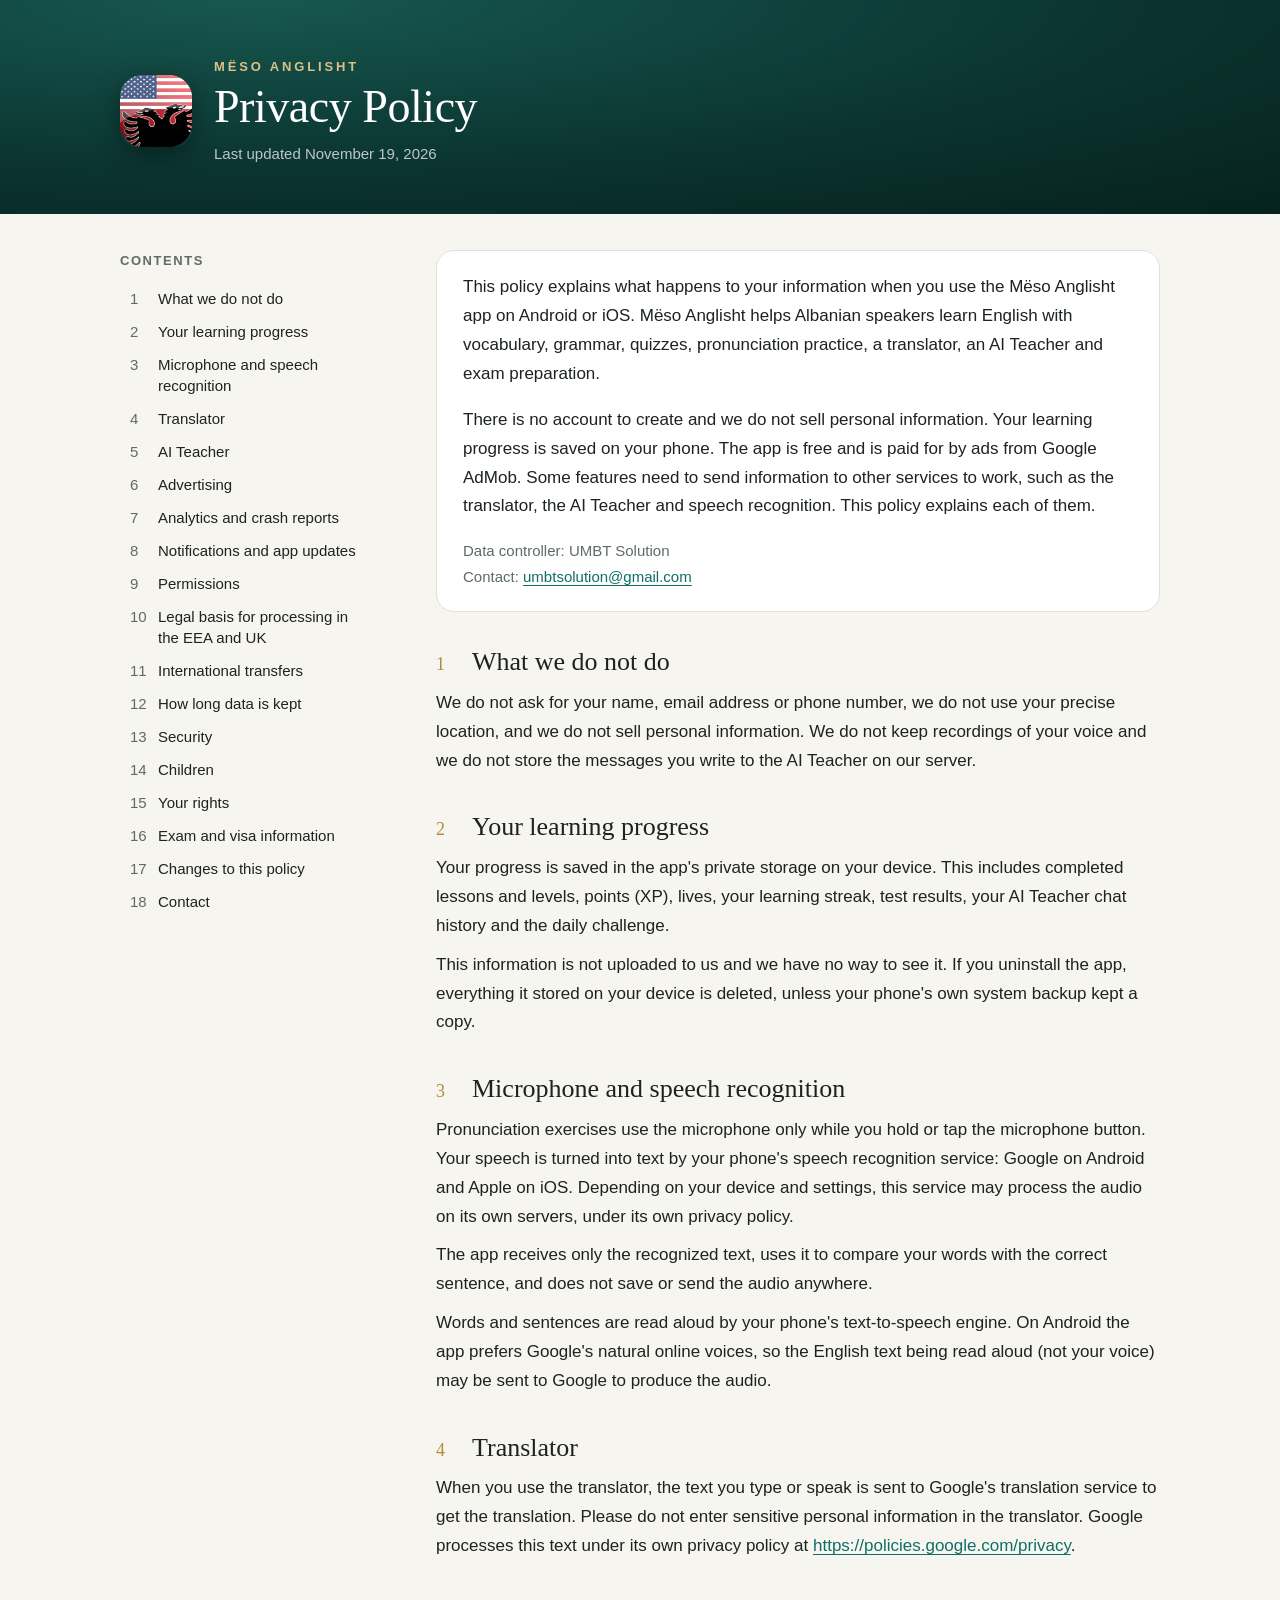
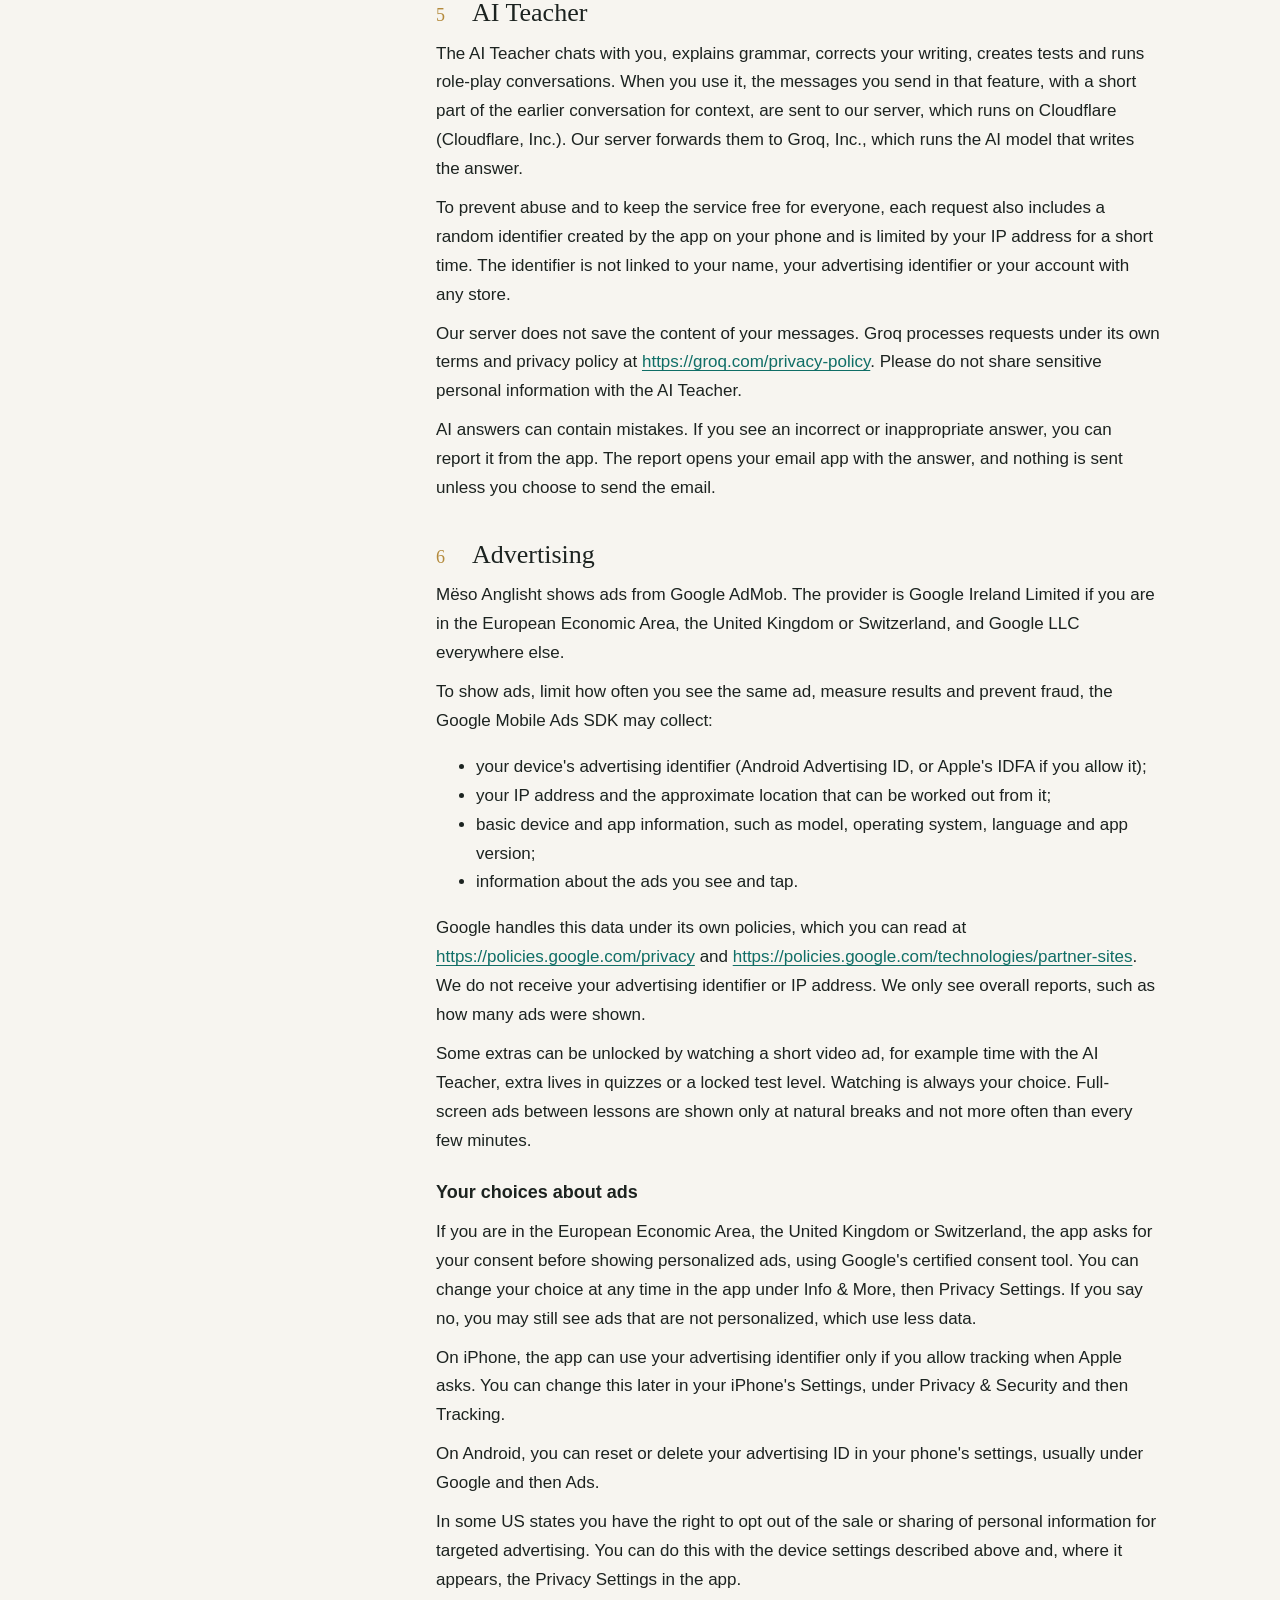
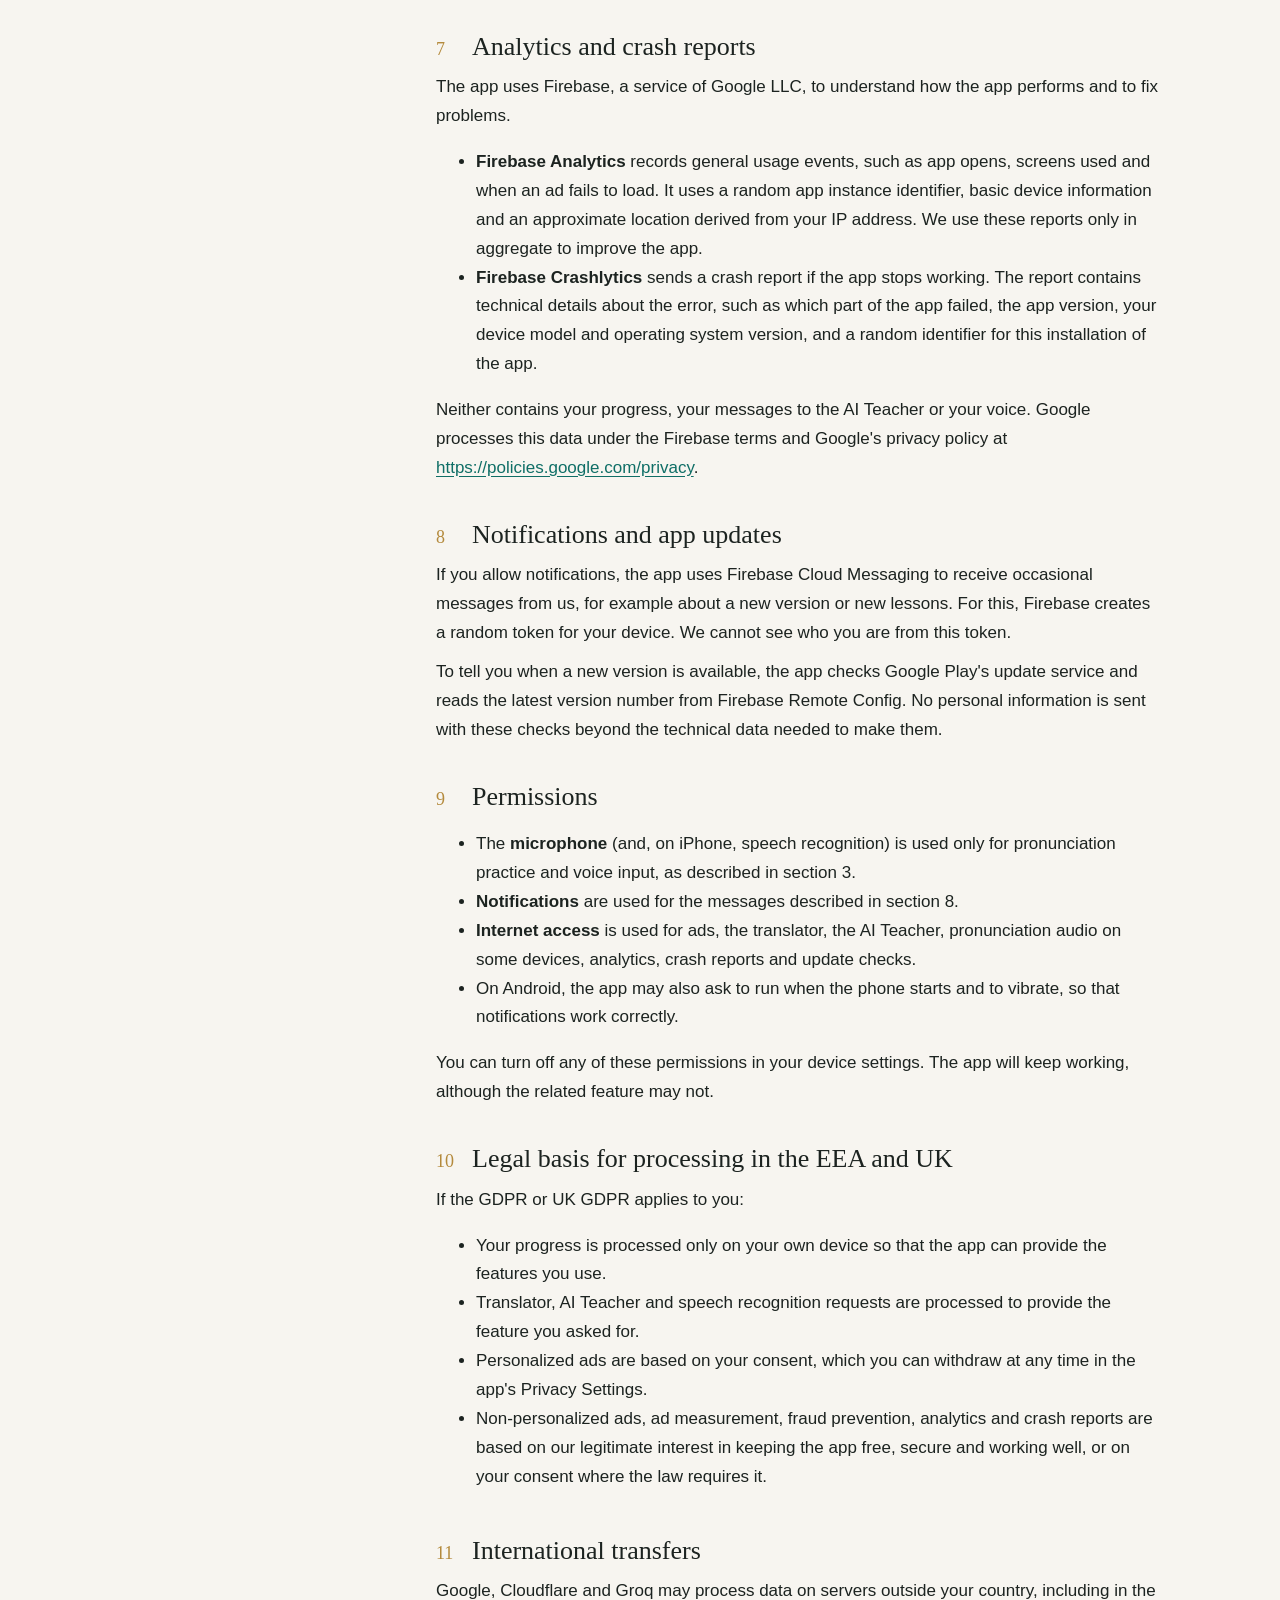
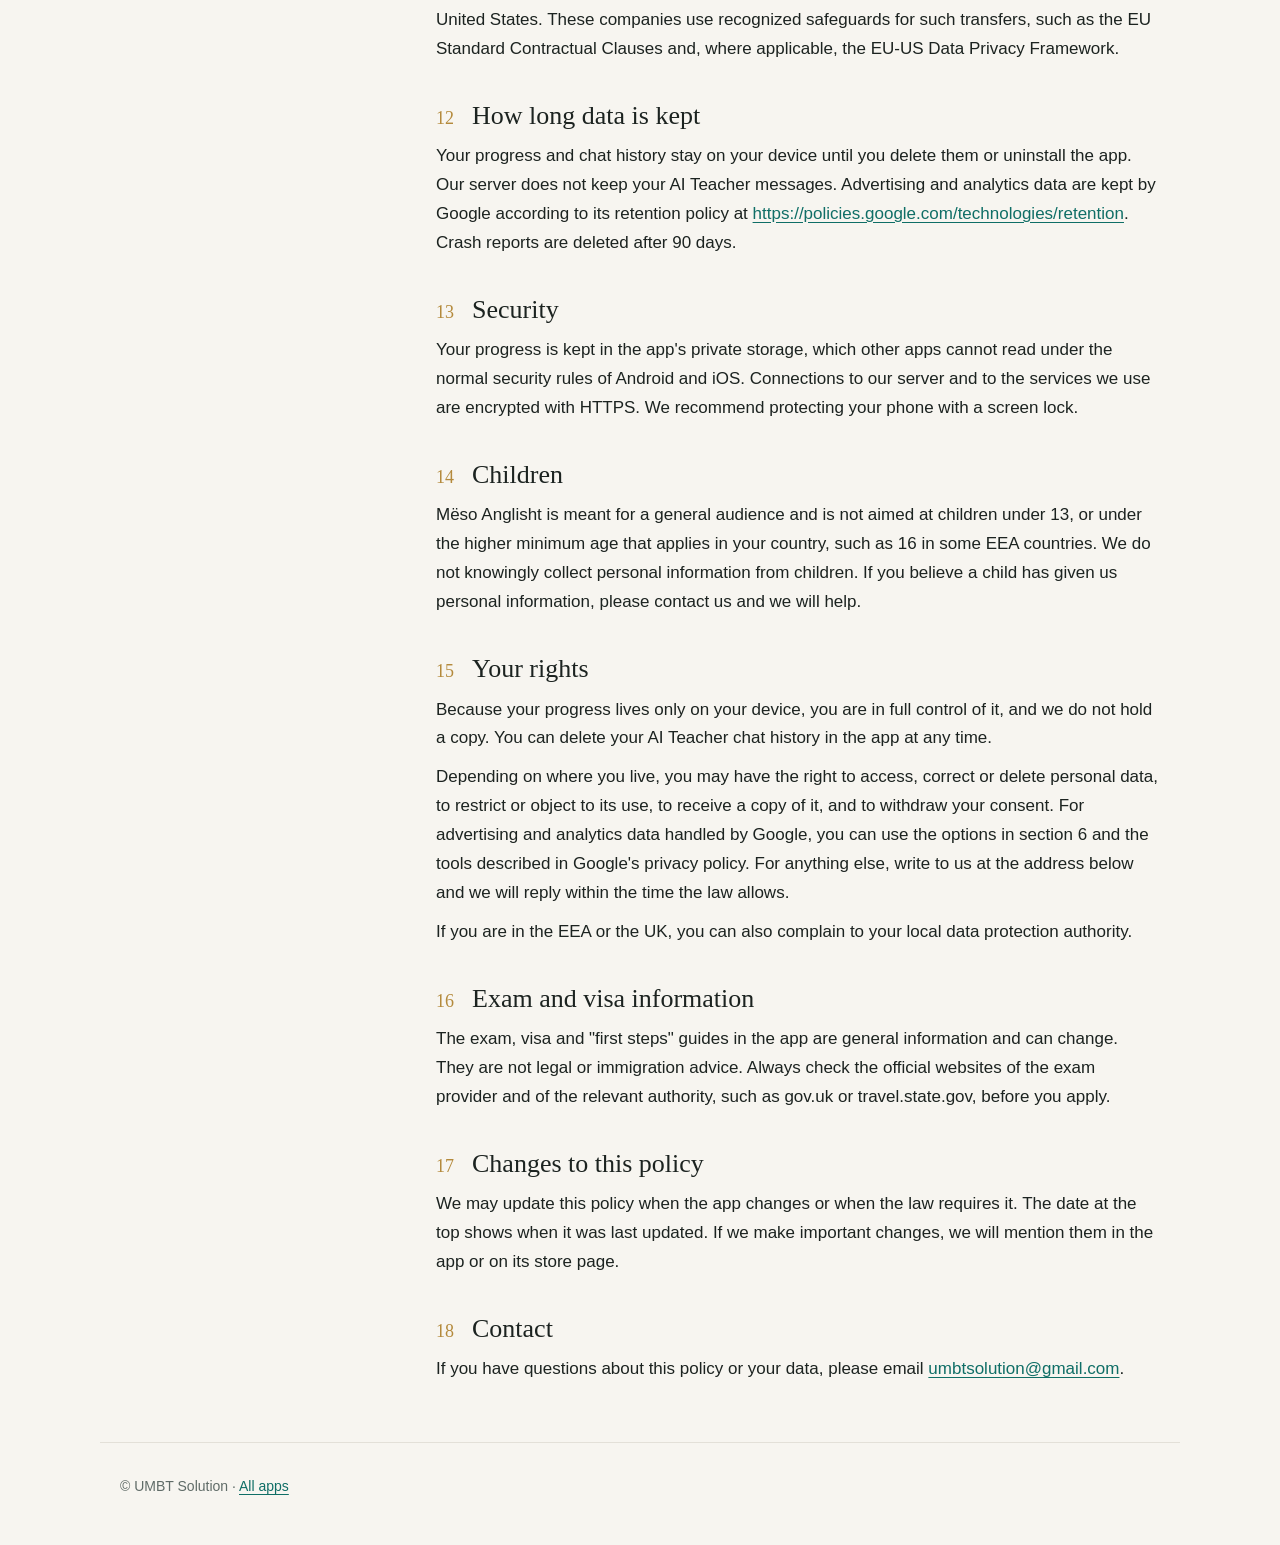
==== mesoanglisht/privacy/index.html @ e0ee3334 "Add files via upload" ====
<!doctype html>
<html lang="en">
<head>
  <meta charset="utf-8">
  <meta name="viewport" content="width=device-width, initial-scale=1">
  <title>Mëso Anglisht Privacy Policy</title>
  <meta name="description" content="How the Mëso Anglisht app handles your information.">
  <link rel="icon" href="icon.png">
  <link rel="stylesheet" href="../../assets/site.css">
</head>
<body>
  <header class="hero">
    <div class="wrap hero-inner">
      <img class="app-icon" src="icon.png" alt="" width="72" height="72">
      <div>
        <p class="eyebrow">Mëso Anglisht</p>
        <h1>Privacy Policy</h1>
        <p class="updated">Last updated November 19, 2026</p>
      </div>
    </div>
  </header>

  <div class="wrap layout">
    <nav class="toc" aria-label="Contents">
      <p class="toc-title">Contents</p>
      <ol>
          <li><a href="#what-we-do-not-do"><span>1</span>What we do not do</a></li>
          <li><a href="#your-learning-progress"><span>2</span>Your learning progress</a></li>
          <li><a href="#microphone-and-speech-recognition"><span>3</span>Microphone and speech recognition</a></li>
          <li><a href="#translator"><span>4</span>Translator</a></li>
          <li><a href="#ai-teacher"><span>5</span>AI Teacher</a></li>
          <li><a href="#advertising"><span>6</span>Advertising</a></li>
          <li><a href="#analytics-and-crash-reports"><span>7</span>Analytics and crash reports</a></li>
          <li><a href="#notifications-and-app-updates"><span>8</span>Notifications and app updates</a></li>
          <li><a href="#permissions"><span>9</span>Permissions</a></li>
          <li><a href="#legal-basis-for-processing-in-the-eea-and-uk"><span>10</span>Legal basis for processing in the EEA and UK</a></li>
          <li><a href="#international-transfers"><span>11</span>International transfers</a></li>
          <li><a href="#how-long-data-is-kept"><span>12</span>How long data is kept</a></li>
          <li><a href="#security"><span>13</span>Security</a></li>
          <li><a href="#children"><span>14</span>Children</a></li>
          <li><a href="#your-rights"><span>15</span>Your rights</a></li>
          <li><a href="#exam-and-visa-information"><span>16</span>Exam and visa information</a></li>
          <li><a href="#changes-to-this-policy"><span>17</span>Changes to this policy</a></li>
          <li><a href="#contact"><span>18</span>Contact</a></li>
      </ol>
    </nav>

    <main>
      <div class="intro">
        <p>This policy explains what happens to your information when you use the Mëso Anglisht app on Android or iOS. Mëso Anglisht helps Albanian speakers learn English with vocabulary, grammar, quizzes, pronunciation practice, a translator, an AI Teacher and exam preparation.</p>
        <p>There is no account to create and we do not sell personal information. Your learning progress is saved on your phone. The app is free and is paid for by ads from Google AdMob. Some features need to send information to other services to work, such as the translator, the AI Teacher and speech recognition. This policy explains each of them.</p>
        <p class="meta">Data controller: UMBT Solution<br>Contact: <a href="mailto:umbtsolution@gmail.com">umbtsolution@gmail.com</a></p>
      </div>
        <section id="what-we-do-not-do">
          <h2><span class="num">1</span>What we do not do</h2>
          <p>We do not ask for your name, email address or phone number, we do not use your precise location, and we do not sell personal information. We do not keep recordings of your voice and we do not store the messages you write to the AI Teacher on our server.</p>
        </section>
        <section id="your-learning-progress">
          <h2><span class="num">2</span>Your learning progress</h2>
          <p>Your progress is saved in the app's private storage on your device. This includes completed lessons and levels, points (XP), lives, your learning streak, test results, your AI Teacher chat history and the daily challenge.</p>
          <p>This information is not uploaded to us and we have no way to see it. If you uninstall the app, everything it stored on your device is deleted, unless your phone's own system backup kept a copy.</p>
        </section>
        <section id="microphone-and-speech-recognition">
          <h2><span class="num">3</span>Microphone and speech recognition</h2>
          <p>Pronunciation exercises use the microphone only while you hold or tap the microphone button. Your speech is turned into text by your phone's speech recognition service: Google on Android and Apple on iOS. Depending on your device and settings, this service may process the audio on its own servers, under its own privacy policy.</p>
          <p>The app receives only the recognized text, uses it to compare your words with the correct sentence, and does not save or send the audio anywhere.</p>
          <p>Words and sentences are read aloud by your phone's text-to-speech engine. On Android the app prefers Google's natural online voices, so the English text being read aloud (not your voice) may be sent to Google to produce the audio.</p>
        </section>
        <section id="translator">
          <h2><span class="num">4</span>Translator</h2>
          <p>When you use the translator, the text you type or speak is sent to Google's translation service to get the translation. Please do not enter sensitive personal information in the translator. Google processes this text under its own privacy policy at <a href="https://policies.google.com/privacy" rel="noopener">https://policies.google.com/privacy</a>.</p>
        </section>
        <section id="ai-teacher">
          <h2><span class="num">5</span>AI Teacher</h2>
          <p>The AI Teacher chats with you, explains grammar, corrects your writing, creates tests and runs role-play conversations. When you use it, the messages you send in that feature, with a short part of the earlier conversation for context, are sent to our server, which runs on Cloudflare (Cloudflare, Inc.). Our server forwards them to Groq, Inc., which runs the AI model that writes the answer.</p>
          <p>To prevent abuse and to keep the service free for everyone, each request also includes a random identifier created by the app on your phone and is limited by your IP address for a short time. The identifier is not linked to your name, your advertising identifier or your account with any store.</p>
          <p>Our server does not save the content of your messages. Groq processes requests under its own terms and privacy policy at <a href="https://groq.com/privacy-policy" rel="noopener">https://groq.com/privacy-policy</a>. Please do not share sensitive personal information with the AI Teacher.</p>
          <p>AI answers can contain mistakes. If you see an incorrect or inappropriate answer, you can report it from the app. The report opens your email app with the answer, and nothing is sent unless you choose to send the email.</p>
        </section>
        <section id="advertising">
          <h2><span class="num">6</span>Advertising</h2>
          <p>Mëso Anglisht shows ads from Google AdMob. The provider is Google Ireland Limited if you are in the European Economic Area, the United Kingdom or Switzerland, and Google LLC everywhere else.</p>
          <p>To show ads, limit how often you see the same ad, measure results and prevent fraud, the Google Mobile Ads SDK may collect:</p>
          <ul>
            <li>your device's advertising identifier (Android Advertising ID, or Apple's IDFA if you allow it);</li>
            <li>your IP address and the approximate location that can be worked out from it;</li>
            <li>basic device and app information, such as model, operating system, language and app version;</li>
            <li>information about the ads you see and tap.</li>
          </ul>
          <p>Google handles this data under its own policies, which you can read at <a href="https://policies.google.com/privacy" rel="noopener">https://policies.google.com/privacy</a> and <a href="https://policies.google.com/technologies/partner-sites" rel="noopener">https://policies.google.com/technologies/partner-sites</a>. We do not receive your advertising identifier or IP address. We only see overall reports, such as how many ads were shown.</p>
          <p>Some extras can be unlocked by watching a short video ad, for example time with the AI Teacher, extra lives in quizzes or a locked test level. Watching is always your choice. Full-screen ads between lessons are shown only at natural breaks and not more often than every few minutes.</p>
          <h3>Your choices about ads</h3>
          <p>If you are in the European Economic Area, the United Kingdom or Switzerland, the app asks for your consent before showing personalized ads, using Google's certified consent tool. You can change your choice at any time in the app under Info &amp; More, then Privacy Settings. If you say no, you may still see ads that are not personalized, which use less data.</p>
          <p>On iPhone, the app can use your advertising identifier only if you allow tracking when Apple asks. You can change this later in your iPhone's Settings, under Privacy &amp; Security and then Tracking.</p>
          <p>On Android, you can reset or delete your advertising ID in your phone's settings, usually under Google and then Ads.</p>
          <p>In some US states you have the right to opt out of the sale or sharing of personal information for targeted advertising. You can do this with the device settings described above and, where it appears, the Privacy Settings in the app.</p>
        </section>
        <section id="analytics-and-crash-reports">
          <h2><span class="num">7</span>Analytics and crash reports</h2>
          <p>The app uses Firebase, a service of Google LLC, to understand how the app performs and to fix problems.</p>
          <ul>
            <li><strong>Firebase Analytics</strong> records general usage events, such as app opens, screens used and when an ad fails to load. It uses a random app instance identifier, basic device information and an approximate location derived from your IP address. We use these reports only in aggregate to improve the app.</li>
            <li><strong>Firebase Crashlytics</strong> sends a crash report if the app stops working. The report contains technical details about the error, such as which part of the app failed, the app version, your device model and operating system version, and a random identifier for this installation of the app.</li>
          </ul>
          <p>Neither contains your progress, your messages to the AI Teacher or your voice. Google processes this data under the Firebase terms and Google's privacy policy at <a href="https://policies.google.com/privacy" rel="noopener">https://policies.google.com/privacy</a>.</p>
        </section>
        <section id="notifications-and-app-updates">
          <h2><span class="num">8</span>Notifications and app updates</h2>
          <p>If you allow notifications, the app uses Firebase Cloud Messaging to receive occasional messages from us, for example about a new version or new lessons. For this, Firebase creates a random token for your device. We cannot see who you are from this token.</p>
          <p>To tell you when a new version is available, the app checks Google Play's update service and reads the latest version number from Firebase Remote Config. No personal information is sent with these checks beyond the technical data needed to make them.</p>
        </section>
        <section id="permissions">
          <h2><span class="num">9</span>Permissions</h2>
          <ul>
            <li>The <strong>microphone</strong> (and, on iPhone, speech recognition) is used only for pronunciation practice and voice input, as described in section 3.</li>
            <li><strong>Notifications</strong> are used for the messages described in section 8.</li>
            <li><strong>Internet access</strong> is used for ads, the translator, the AI Teacher, pronunciation audio on some devices, analytics, crash reports and update checks.</li>
            <li>On Android, the app may also ask to run when the phone starts and to vibrate, so that notifications work correctly.</li>
          </ul>
          <p>You can turn off any of these permissions in your device settings. The app will keep working, although the related feature may not.</p>
        </section>
        <section id="legal-basis-for-processing-in-the-eea-and-uk">
          <h2><span class="num">10</span>Legal basis for processing in the EEA and UK</h2>
          <p>If the GDPR or UK GDPR applies to you:</p>
          <ul>
            <li>Your progress is processed only on your own device so that the app can provide the features you use.</li>
            <li>Translator, AI Teacher and speech recognition requests are processed to provide the feature you asked for.</li>
            <li>Personalized ads are based on your consent, which you can withdraw at any time in the app's Privacy Settings.</li>
            <li>Non-personalized ads, ad measurement, fraud prevention, analytics and crash reports are based on our legitimate interest in keeping the app free, secure and working well, or on your consent where the law requires it.</li>
          </ul>
        </section>
        <section id="international-transfers">
          <h2><span class="num">11</span>International transfers</h2>
          <p>Google, Cloudflare and Groq may process data on servers outside your country, including in the United States. These companies use recognized safeguards for such transfers, such as the EU Standard Contractual Clauses and, where applicable, the EU-US Data Privacy Framework.</p>
        </section>
        <section id="how-long-data-is-kept">
          <h2><span class="num">12</span>How long data is kept</h2>
          <p>Your progress and chat history stay on your device until you delete them or uninstall the app. Our server does not keep your AI Teacher messages. Advertising and analytics data are kept by Google according to its retention policy at <a href="https://policies.google.com/technologies/retention" rel="noopener">https://policies.google.com/technologies/retention</a>. Crash reports are deleted after 90 days.</p>
        </section>
        <section id="security">
          <h2><span class="num">13</span>Security</h2>
          <p>Your progress is kept in the app's private storage, which other apps cannot read under the normal security rules of Android and iOS. Connections to our server and to the services we use are encrypted with HTTPS. We recommend protecting your phone with a screen lock.</p>
        </section>
        <section id="children">
          <h2><span class="num">14</span>Children</h2>
          <p>Mëso Anglisht is meant for a general audience and is not aimed at children under 13, or under the higher minimum age that applies in your country, such as 16 in some EEA countries. We do not knowingly collect personal information from children. If you believe a child has given us personal information, please contact us and we will help.</p>
        </section>
        <section id="your-rights">
          <h2><span class="num">15</span>Your rights</h2>
          <p>Because your progress lives only on your device, you are in full control of it, and we do not hold a copy. You can delete your AI Teacher chat history in the app at any time.</p>
          <p>Depending on where you live, you may have the right to access, correct or delete personal data, to restrict or object to its use, to receive a copy of it, and to withdraw your consent. For advertising and analytics data handled by Google, you can use the options in section 6 and the tools described in Google's privacy policy. For anything else, write to us at the address below and we will reply within the time the law allows.</p>
          <p>If you are in the EEA or the UK, you can also complain to your local data protection authority.</p>
        </section>
        <section id="exam-and-visa-information">
          <h2><span class="num">16</span>Exam and visa information</h2>
          <p>The exam, visa and "first steps" guides in the app are general information and can change. They are not legal or immigration advice. Always check the official websites of the exam provider and of the relevant authority, such as gov.uk or travel.state.gov, before you apply.</p>
        </section>
        <section id="changes-to-this-policy">
          <h2><span class="num">17</span>Changes to this policy</h2>
          <p>We may update this policy when the app changes or when the law requires it. The date at the top shows when it was last updated. If we make important changes, we will mention them in the app or on its store page.</p>
        </section>
        <section id="contact">
          <h2><span class="num">18</span>Contact</h2>
          <p>If you have questions about this policy or your data, please email <a href="mailto:umbtsolution@gmail.com">umbtsolution@gmail.com</a>.</p>
        </section>
    </main>
  </div>

  <footer class="wrap footer">
    <p>&copy; UMBT Solution &middot; <a href="../../">All apps</a></p>
  </footer>
</body>
</html>
---- assets/site.css ----
/* Stili i përbashkët për faqet e të gjitha aplikacioneve. */
:root {
  --bg: #f7f5f0;
  --surface: #ffffff;
  --text: #1c2320;
  --muted: #5f6b67;
  --line: #e3e0d8;
  --brand: #0f6e66;
  --brand-ink: #06201d;
  --gold: #b48a3c;
  --radius: 18px;
  color-scheme: light;
}

@media (prefers-color-scheme: dark) {
  :root:not([data-theme="light"]) {
    --bg: #0f1513;
    --surface: #17201d;
    --text: #e9efec;
    --muted: #a3b0ab;
    --line: #26332f;
    --brand: #6fd3c7;
    --gold: #dcc08a;
    color-scheme: dark;
  }
}

* { box-sizing: border-box; }

html { scroll-behavior: smooth; scroll-padding-top: 24px; }

body {
  margin: 0;
  background: var(--bg);
  color: var(--text);
  font: 17px/1.7 -apple-system, BlinkMacSystemFont, "Segoe UI", Roboto, "Helvetica Neue", Arial, sans-serif;
  -webkit-font-smoothing: antialiased;
}

a { color: var(--brand); text-underline-offset: 3px; }
a:hover { text-decoration-thickness: 2px; }

.wrap { width: 100%; max-width: 1080px; margin: 0 auto; padding: 0 20px; }

/* Header */
.hero {
  background: radial-gradient(120% 140% at 20% 0%, #17584f 0%, #0b3531 55%, var(--brand-ink) 100%);
  color: #fff;
  padding: 56px 0 48px;
}
.hero-inner { display: flex; align-items: center; gap: 22px; }
.app-icon { width: 72px; height: 72px; border-radius: 18px; box-shadow: 0 8px 24px rgba(0, 0, 0, .35); flex: none; }
.eyebrow {
  margin: 0 0 4px;
  color: #dcc08a;
  font-size: 13px;
  font-weight: 700;
  letter-spacing: .22em;
  text-transform: uppercase;
}
.hero h1 {
  margin: 0;
  font: 400 clamp(32px, 6vw, 46px)/1.1 Georgia, "Times New Roman", serif;
  letter-spacing: -.01em;
}
.updated { margin: 8px 0 0; color: rgba(255, 255, 255, .72); font-size: 15px; }

/* Layout */
.layout { display: grid; grid-template-columns: minmax(0, 1fr); gap: 32px; padding-top: 36px; padding-bottom: 48px; }
@media (min-width: 900px) {
  .layout { grid-template-columns: 260px minmax(0, 1fr); gap: 56px; }
  .toc { position: sticky; top: 24px; align-self: start; max-height: calc(100vh - 48px); overflow: auto; }
}

.toc-title { margin: 0 0 10px; color: var(--muted); font-size: 13px; font-weight: 700; letter-spacing: .12em; text-transform: uppercase; }
.toc ol { list-style: none; margin: 0; padding: 0; }
.toc li a {
  display: flex;
  gap: 10px;
  padding: 6px 10px;
  border-radius: 10px;
  color: var(--text);
  font-size: 15px;
  line-height: 1.4;
  text-decoration: none;
}
.toc li a span { min-width: 18px; color: var(--muted); font-variant-numeric: tabular-nums; }
.toc li a:hover { background: var(--surface); }
@media (max-width: 899px) {
  .toc { background: var(--surface); border: 1px solid var(--line); border-radius: var(--radius); padding: 18px 12px; }
}

main { min-width: 0; }
.intro {
  background: var(--surface);
  border: 1px solid var(--line);
  border-radius: var(--radius);
  padding: 22px 26px;
  margin-bottom: 8px;
}
.intro p:first-child { margin-top: 0; }
.intro p:last-child { margin-bottom: 0; }
.meta { color: var(--muted); font-size: 15px; }

section { padding-top: 26px; }
h2 {
  display: flex;
  align-items: baseline;
  gap: 12px;
  margin: 0 0 6px;
  font: 400 26px/1.25 Georgia, "Times New Roman", serif;
}
h2 .num { color: var(--gold); font-size: 18px; font-family: inherit; min-width: 24px; }
h3 { margin: 22px 0 4px; font-size: 18px; }
section p { margin: 10px 0; }
section p, .intro p { overflow-wrap: anywhere; }

/* Faqja kryesore */
.apps { display: grid; gap: 14px; padding: 36px 0 48px; }
.app-card {
  display: flex;
  align-items: center;
  gap: 18px;
  background: var(--surface);
  border: 1px solid var(--line);
  border-radius: var(--radius);
  padding: 18px 20px;
}
.app-card img { width: 56px; height: 56px; border-radius: 14px; flex: none; }
.app-card h2 { margin: 0; font-size: 22px; }
.app-card p { margin: 2px 0 0; color: var(--muted); font-size: 15px; }
.app-card .links { margin-left: auto; display: flex; gap: 14px; font-size: 15px; white-space: nowrap; }
@media (max-width: 560px) {
  .app-card { flex-wrap: wrap; }
  .app-card .links { margin-left: 74px; }
}

.footer { border-top: 1px solid var(--line); padding-top: 18px; padding-bottom: 32px; color: var(--muted); font-size: 14px; }

/* Faqja kryesore: përshkrimi, butoni dhe kontakti */
.lead { margin: 12px 0 0; max-width: 620px; color: rgba(255, 255, 255, .78); font-size: 18px; }
.app-text { min-width: 0; }
.app-text p { max-width: 560px; }
.app-text .platforms { margin-top: 6px; color: var(--gold); font-size: 13px; font-weight: 700; letter-spacing: .08em; }
.button {
  display: inline-block;
  padding: 10px 18px;
  border-radius: 999px;
  background: var(--brand);
  color: #fff;
  font-weight: 600;
  text-decoration: none;
}
.button:hover { filter: brightness(1.08); }
@media (prefers-color-scheme: dark) {
  :root:not([data-theme="light"]) .button { color: var(--brand-ink); }
}
.contact-box {
  background: var(--surface);
  border: 1px solid var(--line);
  border-radius: var(--radius);
  padding: 22px 26px;
  margin-bottom: 48px;
}
.contact-box h2 { margin-bottom: 4px; }
.contact-box p { margin: 6px 0 0; }
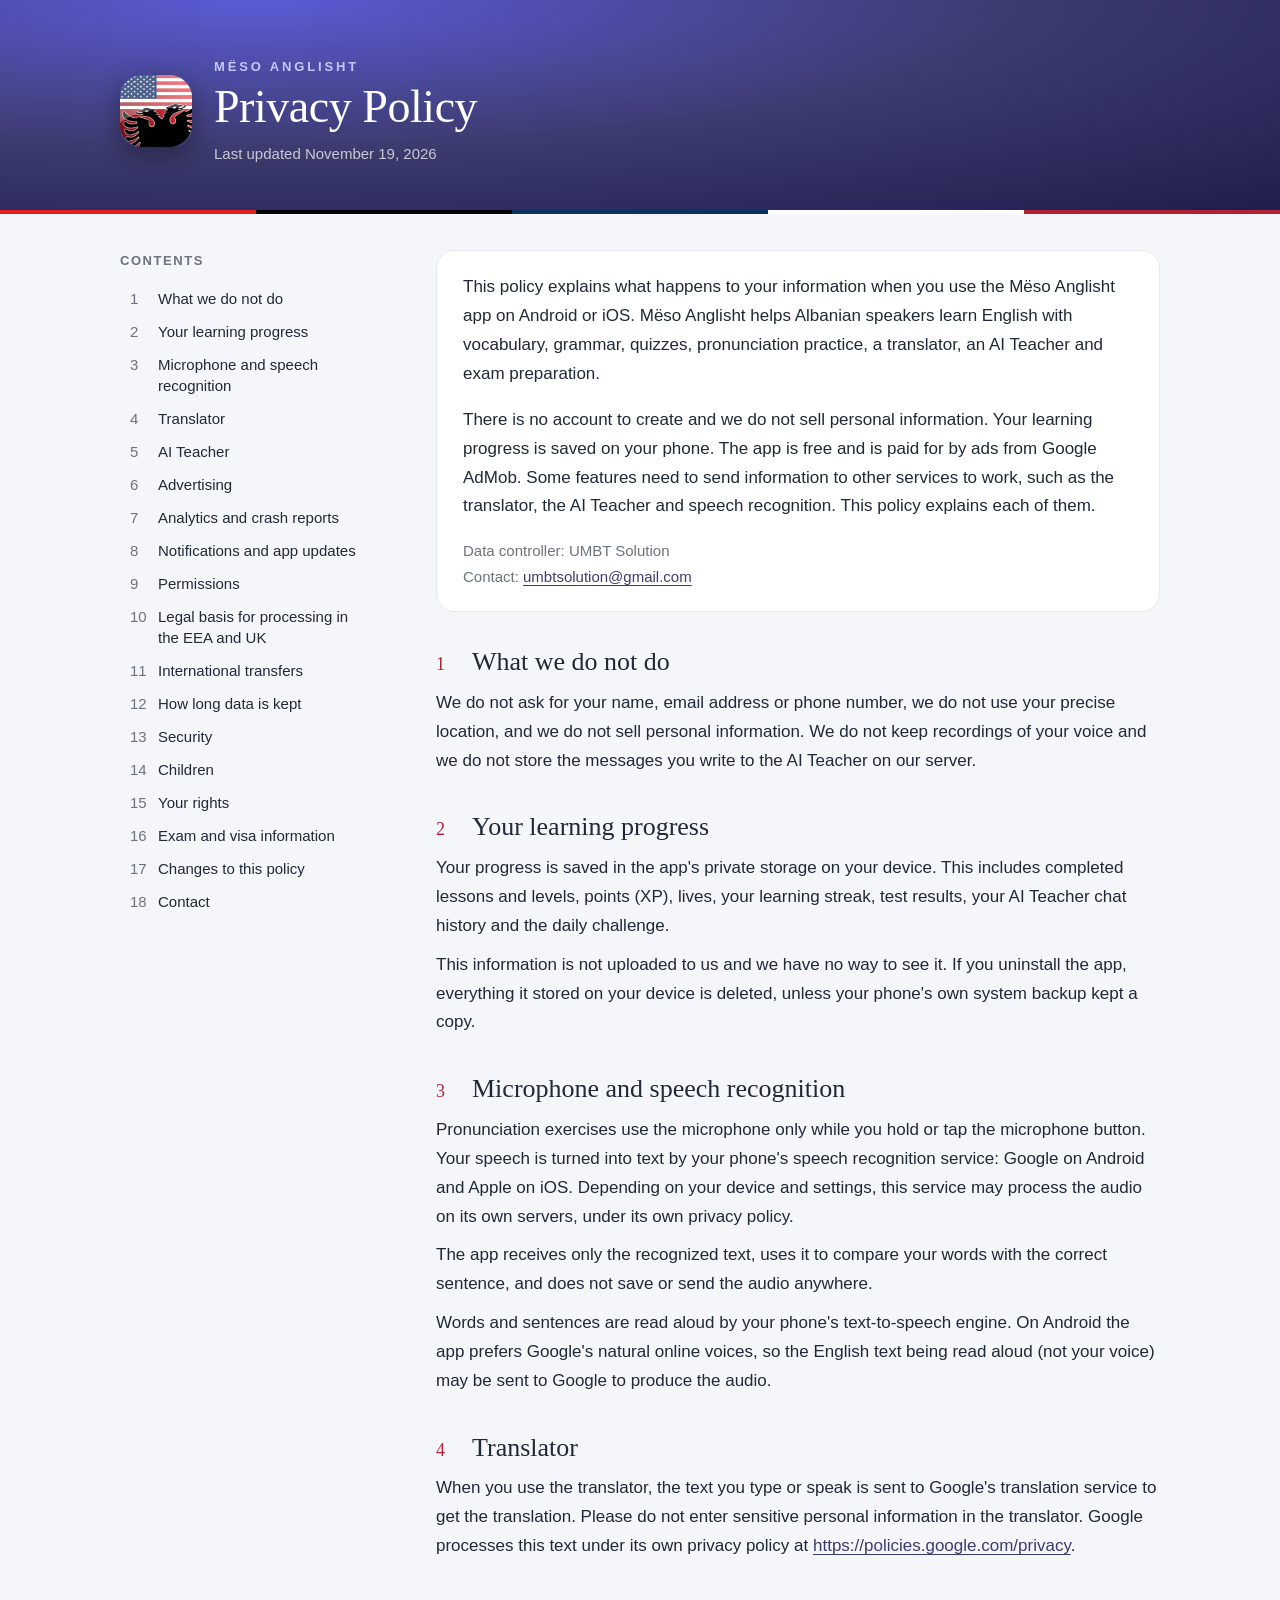
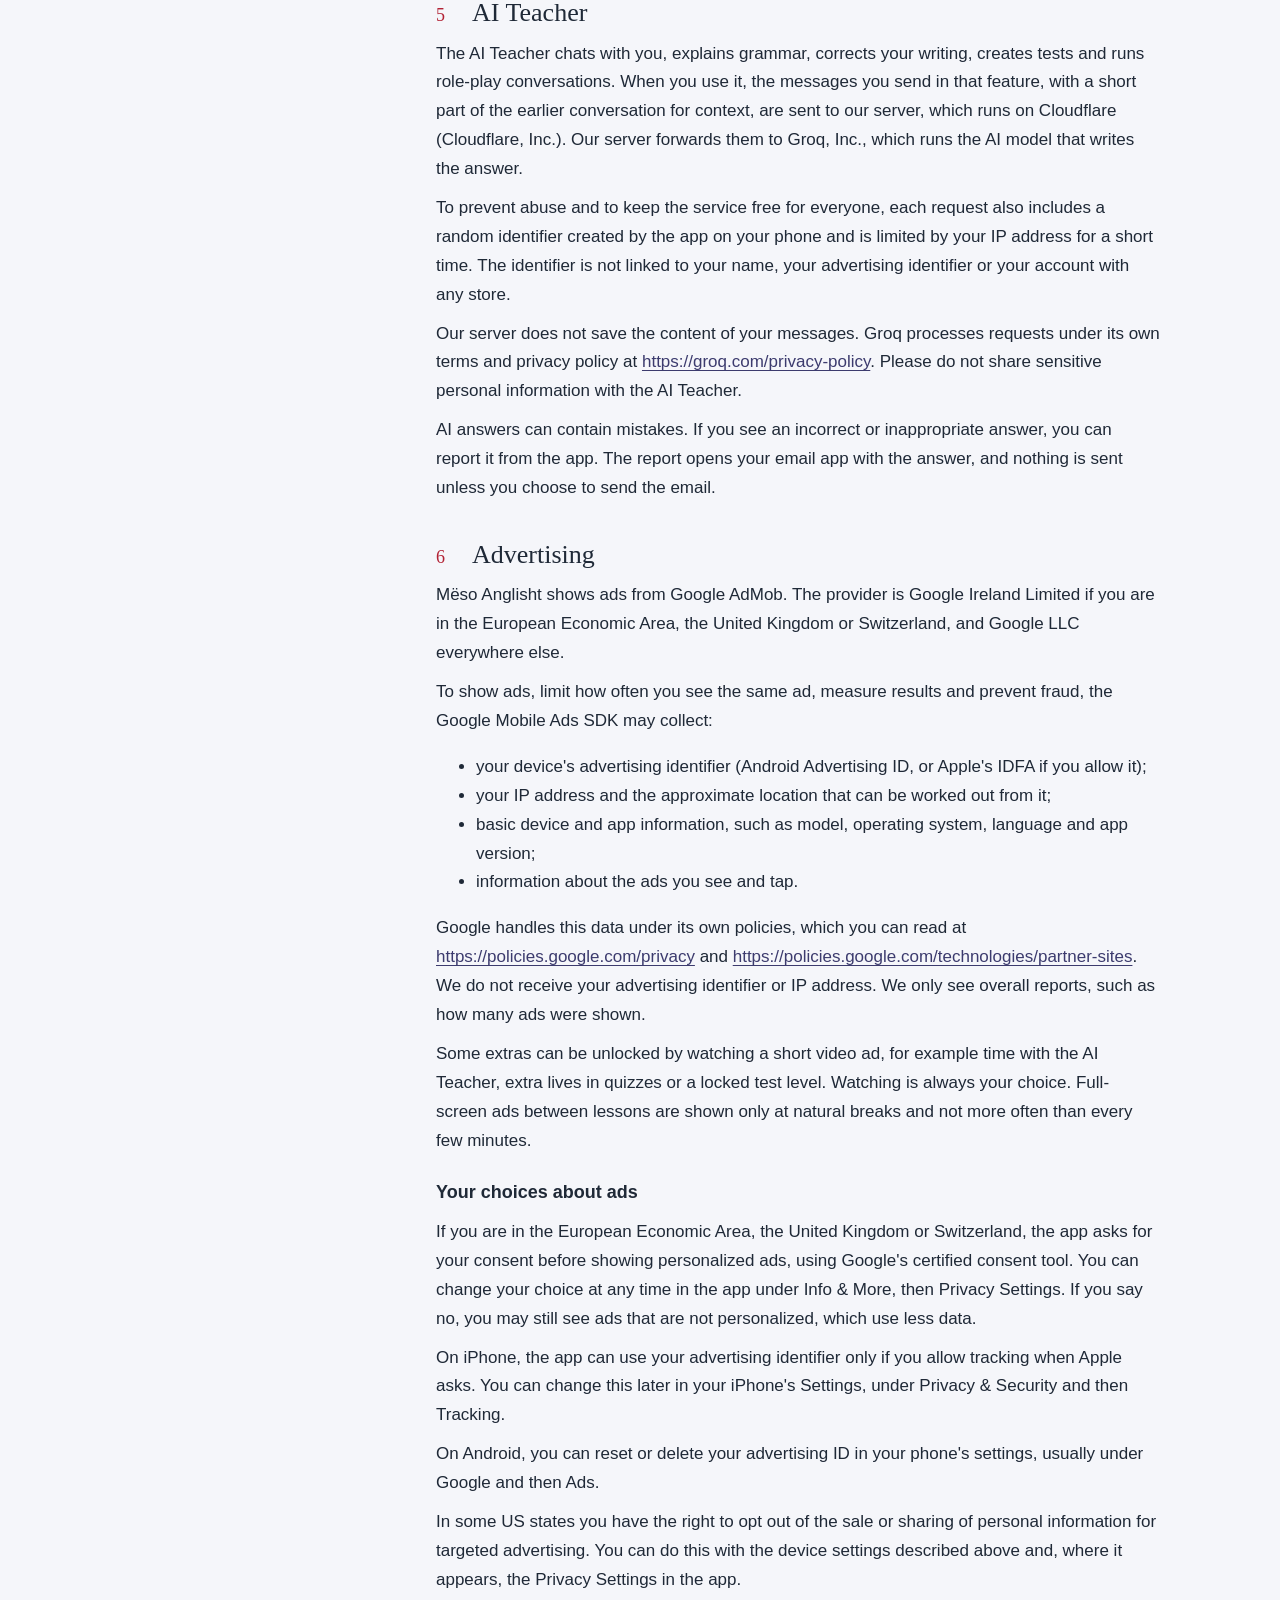
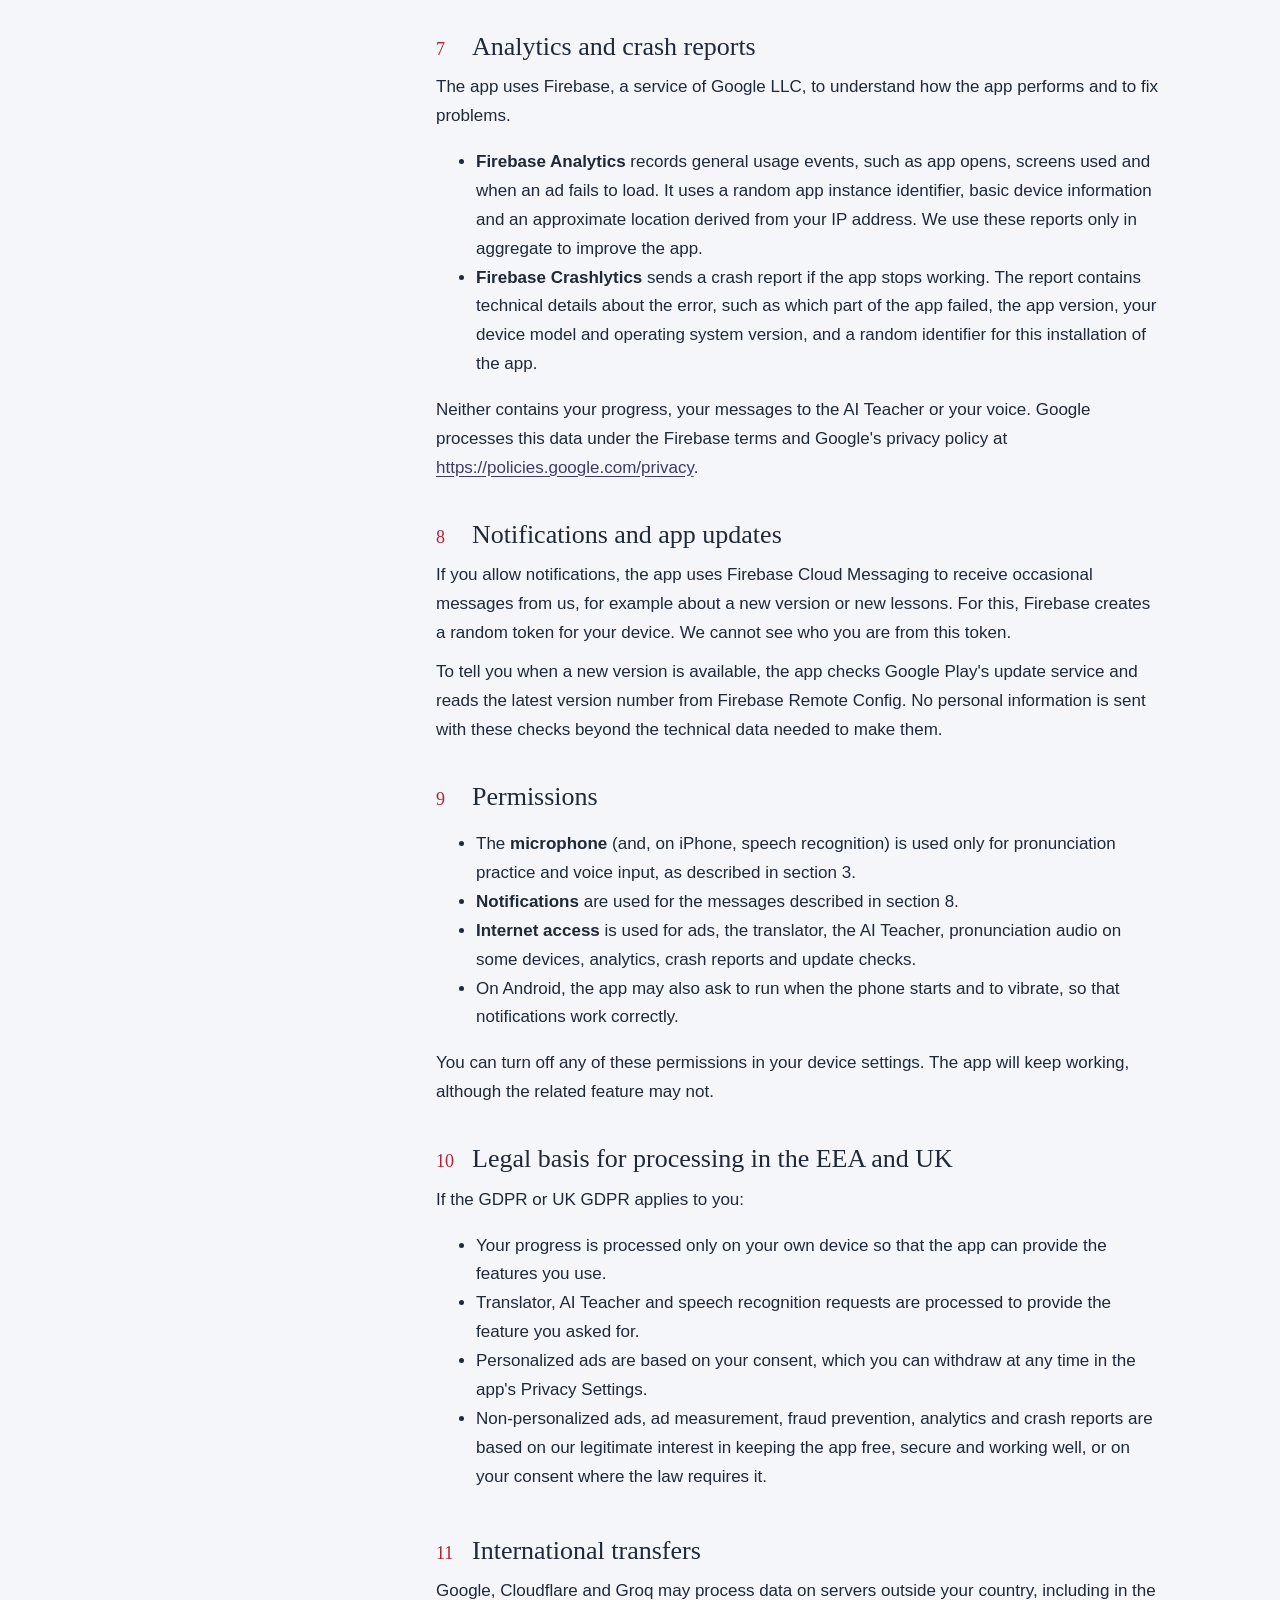
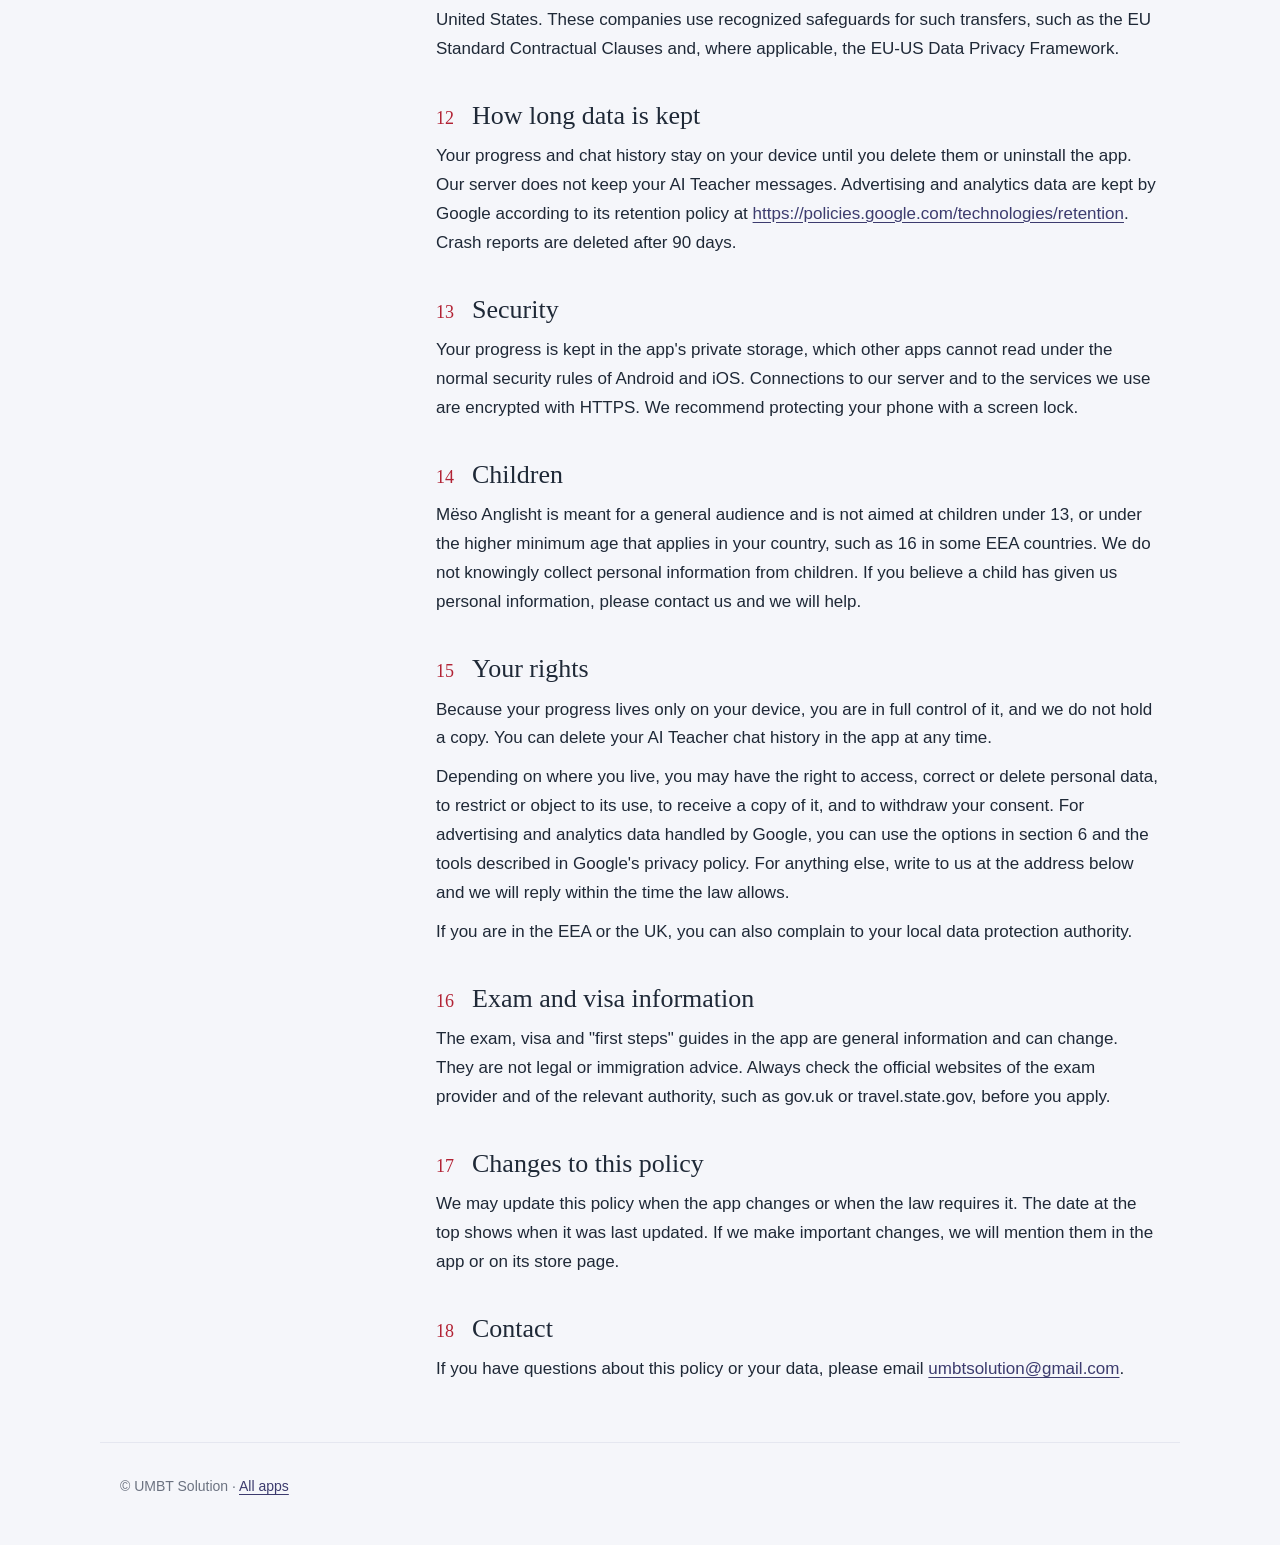
==== commit 3fbe91a2: "Add files via upload" ====
--- a/mesoanglisht/privacy/index.html
+++ b/mesoanglisht/privacy/index.html
@@ -7,6 +7,43 @@
   <meta name="description" content="How the Mëso Anglisht app handles your information.">
   <link rel="icon" href="icon.png">
   <link rel="stylesheet" href="../../assets/site.css">
+  <style>
+    /* Ngjyrat e Mëso Anglisht (indigo + e kuqe), vetëm për këtë faqe. */
+    :root {
+      --bg: #f5f6fa;
+      --surface: #ffffff;
+      --text: #1f2937;
+      --muted: #6b7280;
+      --line: #e5e7f0;
+      --brand: #3c3b6e;
+      --brand-ink: #1e1b4b;
+      --gold: #b22234;
+    }
+    @media (prefers-color-scheme: dark) {
+      :root:not([data-theme="light"]) {
+        --bg: #12111f;
+        --surface: #1c1b2e;
+        --text: #eceaf7;
+        --muted: #a9a7c4;
+        --line: #2c2a45;
+        --brand: #a9a8f5;
+        --gold: #f07a86;
+      }
+    }
+    .hero {
+      position: relative;
+      background: radial-gradient(120% 140% at 20% 0%, #5b5bd6 0%, #3c3b6e 50%, #1e1b4b 100%);
+    }
+    .hero::after {
+      content: "";
+      position: absolute;
+      left: 0; right: 0; bottom: 0;
+      height: 4px;
+      background: linear-gradient(90deg,
+        #e41e20 0 20%, #000 20% 40%, #0a3161 40% 60%, #fff 60% 80%, #b22234 80% 100%);
+    }
+    .eyebrow { color: #c7c6ff; }
+  </style>
 </head>
 <body>
   <header class="hero">
